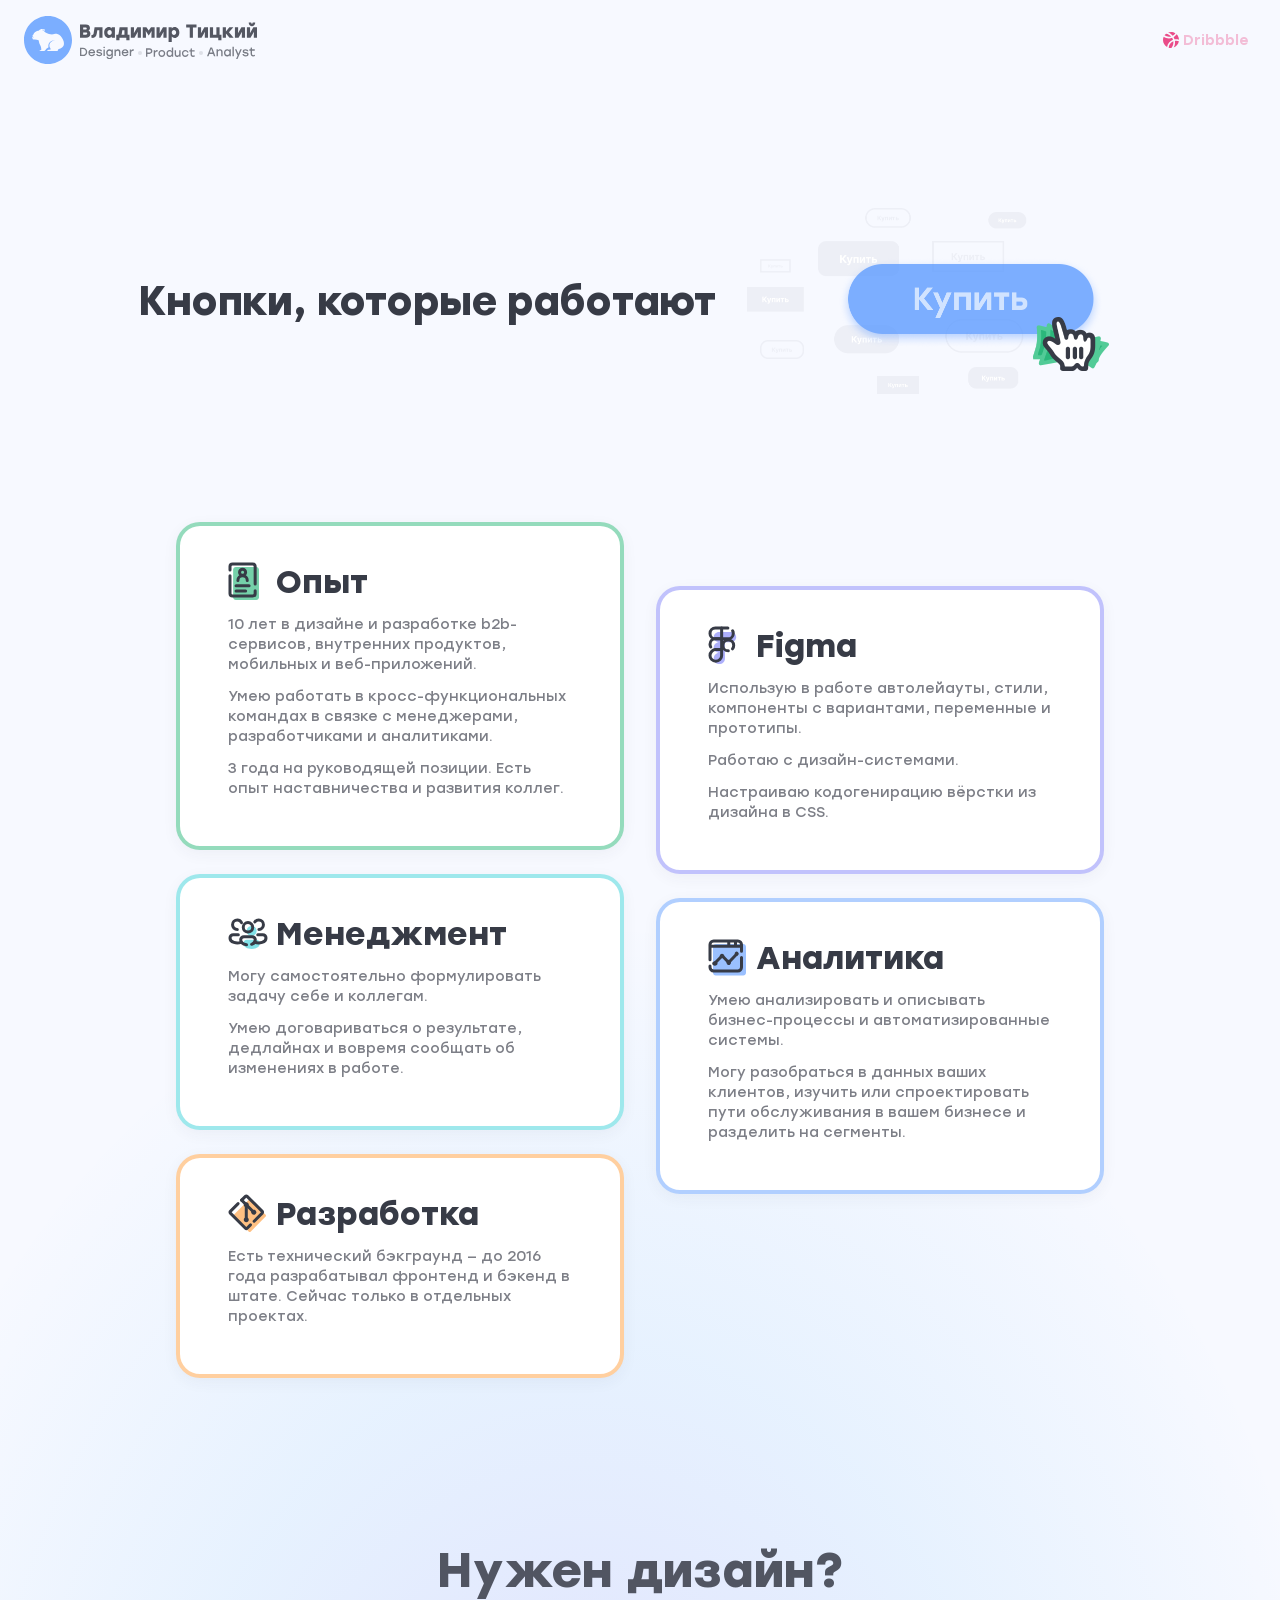
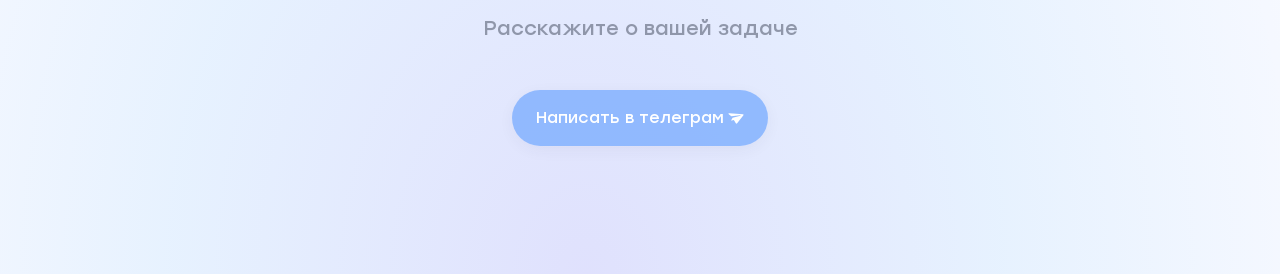
==== index.html @ 43710d65 "🐣" ====
<!doctype html>
<html lang="ru">
  <head>
    <meta charset="UTF-8" />
    <meta name="viewport" content="width=device-width, initial-scale=1.0" />
    <title>Владимир Тицкий: Designer • Product • Analyst</title>
    <link rel="icon" type="image/png" href="/assets/favicon.png" />
    <meta
      name="description"
      content="Владимир Тицкий — дизайнер и аналитик. 10 лет в b2b-сервисах и цифровых продуктах."
    />

    <meta
      property="og:title"
      content="Владимир Тицкий: Designer • Product • Analyst"
    />
    <meta
      property="og:description"
      content="10 лет опыта в дизайне, разработке и аналитике цифровых продуктов."
    />
    <meta
      property="og:image"
      content="https://vladimirandreevich.ru/media/preview.png"
    />
    <meta property="og:url" content="https://vladimirandreevich.ru" />
    <meta property="og:type" content="website" />
    <meta name="twitter:card" content="summary_large_image" />
    <meta
      name="twitter:title"
      content="Владимир Тицкий: Designer • Product • Analyst"
    />
    <meta
      name="twitter:description"
      content="Дизайнер, продакт и аналитик. Портфолио и опыт работы."
    />
    <meta
      name="twitter:image"
      content="https://vladimirandreevich.ru/media/preview.png"
    />
    <link rel="stylesheet" href="reset.css" />
    <link rel="stylesheet" href="./assets/font/font.css" />
    <link rel="stylesheet" href="styles.css" />
    <!-- Yandex.Metrika counter -->
    <script type="text/javascript">
      (function (m, e, t, r, i, k, a) {
        m[i] =
          m[i] ||
          function () {
            (m[i].a = m[i].a || []).push(arguments);
          };
        m[i].l = 1 * new Date();
        for (var j = 0; j < document.scripts.length; j++) {
          if (document.scripts[j].src === r) {
            return;
          }
        }
        ((k = e.createElement(t)),
          (a = e.getElementsByTagName(t)[0]),
          (k.async = 1),
          (k.src = r),
          a.parentNode.insertBefore(k, a));
      })(
        window,
        document,
        "script",
        "https://mc.yandex.ru/metrika/tag.js",
        "ym",
      );

      ym(101322113, "init", {
        clickmap: true,
        trackLinks: true,
        accurateTrackBounce: true,
      });
    </script>
    <noscript
      ><div>
        <img
          src="https://mc.yandex.ru/watch/101322113"
          style="position: absolute; left: -9999px"
          alt=""
        /></div
    ></noscript>
    <!-- /Yandex.Metrika counter -->
  </head>
  <body>
    <main class="layout">
      <section class="header">
        <div class="logotype">
          <div class="logotype__icon"></div>
          <div class="logotype__about">
            <div class="logotype__about-name"></div>
            <div class="logotype__about-description"></div>
          </div>
        </div>
        <div class="menu">
          <div class="social">
            <!-- <a
              href="https://hh.kz/resume/97212c73ff0eb3a4e30039ed1f463844714d55?from=vladimirandreevich.ru"
              target="_blank"
              class="social__link"
              type="hh"
            >
              <img class="linkIcon" src="/assets/hh.svg" />
              <span class="social__text">Резюме</span>
            </a>
            <a
              href="https://www.linkedin.com/in/waldemart/"
              target="_blank"
              class="social__link"
              type="linkedin"
            >
              <img class="linkIcon" src="/assets/linkedin.svg" />
              <span class="social__text">Linkedin</span>
            </a> -->
            <a
              href="https://dribbble.com/catindev"
              target="_blank"
              class="social__link"
              type="dribbble"
            >
              <img class="linkIcon" src="/assets/dribbble.svg" />
              <span class="social__text">Dribbble</span>
            </a>
          </div>
          <!-- <a class="menu__portfolioLink" href="/portfolio">
            <span class="menu__portfolioLink-text">Портфолио</span>
            <img class="linkIcon" src="/assets/portfolio.svg" />
          </a> -->
        </div>
      </section>

      <section class="lead">
        <h1>Кнопки, которые работают</h1>
        <div class="lead__image"></div>
      </section>

      <!-- Мобильный контейнер для карточек -->
      <div class="mobile-cards">
        <!-- Карточка "Опыт" -->
        <div class="card card--skillz">
          <div class="card__content">
            <div class="card__header">
              <img class="card__icon" src="assets/skillz.svg" />
              <h3>Опыт</h3>
            </div>
            <div class="card__description">
              <p>
                10 лет в дизайне и разработке b2b-сервисов, внутренних
                продуктов, мобильных и веб-приложений.
              </p>
              <p>
                Умею работать в кросс-функциональных командах в связке с
                менеджерами, разработчиками и аналитиками.
              </p>
              <p>
                3 года на руководящей позиции. Есть опыт наставничества и
                развития коллег.
              </p>
            </div>
          </div>
        </div>

        <!-- Карточка "Figma" -->
        <div class="card card--figma">
          <div class="card__content">
            <div class="card__header">
              <img class="card__icon" src="assets/figma.svg" />
              <h3>Figma</h3>
            </div>
            <div class="card__description">
              <p>
                Использую в работе автолейауты, стили, компоненты с вариантами,
                переменные и прототипы.
              </p>
              <p>Работаю с дизайн-системами.</p>
              <p>Настраиваю кодогенирацию вёрстки из дизайна в CSS.</p>
            </div>
          </div>
        </div>

        <!-- Карточка "Менеджмент" -->
        <div class="card card--management">
          <div class="card__content">
            <div class="card__header">
              <img class="card__icon" src="assets/management.svg" />
              <h3>Менеджмент</h3>
            </div>
            <div class="card__description">
              <p>Могу самостоятельно формулировать задачу себе и коллегам.</p>
              <p>
                Умею договариваться о результате, дедлайнах и вовремя сообщать
                об изменениях в работе.
              </p>
            </div>
          </div>
        </div>

        <!-- Карточка "Аналитика" -->
        <div class="card card--analytics">
          <div class="card__content">
            <div class="card__header">
              <img class="card__icon" src="assets/analytics.svg" />
              <h3>Аналитика</h3>
            </div>
            <div class="card__description">
              <p>
                Умею анализировать и описывать бизнес-процессы и
                автоматизированные системы.
              </p>
              <p>
                Могу разобраться в данных ваших клиентов, изучить или
                спроектировать пути обслуживания в вашем бизнесе и разделить на
                сегменты.
              </p>
            </div>
          </div>
        </div>

        <!-- Карточка "Разработка" -->
        <div class="card card--dev">
          <div class="card__content">
            <div class="card__header">
              <img class="card__icon" src="assets/dev.svg" />
              <h3>Разработка</h3>
            </div>
            <div class="card__description">
              <p>
                Есть технический бэкграунд — до 2016 года разрабатывал фронтенд
                и бэкенд в штате. Сейчас только в отдельных проектах.
              </p>
            </div>
          </div>
        </div>
      </div>

      <section class="content">
        <div class="content__left">
          <div class="card card--skillz">
            <div class="card__content">
              <div class="card__header">
                <img class="card__icon" src="assets/skillz.svg" />
                <h3>Опыт</h3>
              </div>
              <div class="card__description">
                <p>
                  10 лет в дизайне и разработке b2b-сервисов, внутренних
                  продуктов, мобильных и веб-приложений.
                </p>
                <p>
                  Умею работать в кросс-функциональных командах в связке с
                  менеджерами, разработчиками и аналитиками.
                </p>
                <p>
                  3 года на руководящей позиции. Есть опыт наставничества и
                  развития коллег.
                </p>
              </div>
            </div>
          </div>
          <div class="card card--management">
            <div class="card__content">
              <div class="card__header">
                <img class="card__icon" src="assets/management.svg" />
                <h3>Менеджмент</h3>
              </div>
              <div class="card__description">
                <p>Могу самостоятельно формулировать задачу себе и коллегам.</p>
                <p>
                  Умею договариваться о результате, дедлайнах и вовремя сообщать
                  об изменениях в работе.
                </p>
              </div>
            </div>
          </div>
          <div class="card card--dev">
            <div class="card__content">
              <div class="card__header">
                <img class="card__icon" src="assets/dev.svg" />
                <h3>Разработка</h3>
              </div>
              <div class="card__description">
                <p>
                  Есть технический бэкграунд — до 2016 года разрабатывал
                  фронтенд и бэкенд в штате. Сейчас только в отдельных проектах.
                </p>
              </div>
            </div>
          </div>
        </div>

        <div class="content__right">
          <div class="card card--figma">
            <div class="card__content">
              <div class="card__header">
                <img class="card__icon" src="assets/figma.svg" />
                <h3>Figma</h3>
              </div>
              <div class="card__description">
                <p>
                  Использую в работе автолейауты, стили, компоненты с
                  вариантами, переменные и прототипы.
                </p>
                <p>Работаю с дизайн-системами.</p>
                <p>Настраиваю кодогенирацию вёрстки из дизайна в CSS.</p>
              </div>
            </div>
          </div>
          <div class="card card--analytics">
            <div class="card__content">
              <div class="card__header">
                <img class="card__icon" src="assets/analytics.svg" />
                <h3>Аналитика</h3>
              </div>
              <div class="card__description">
                <p>
                  Умею анализировать и описывать бизнес-процессы и
                  автоматизированные системы.
                </p>
                <p>
                  Могу разобраться в данных ваших клиентов, изучить или
                  спроектировать пути обслуживания в вашем бизнесе и разделить
                  на сегменты.
                </p>
              </div>
            </div>
          </div>
        </div>
      </section>

      <section class="cta">
        <div class="cta__content">
          <h2>Нужен дизайн?</h2>
          <p>Расскажите о вашей задаче</p>
        </div>
        <a
          class="cta__link"
          href="https://t.me/wladimir_andreevich"
          target="_blank"
          >Написать в телеграм <img src="assets/telegram.svg"
        /></a>
      </section>

      <section class="footer">
        <div class="social social--bottom">
          <!-- <a
            href="https://hh.kz/resume/97212c73ff0eb3a4e30039ed1f463844714d55?from=vladimirandreevich.ru"
            target="_blank"
            class="social__link"
            type="hh"
          >
            <img class="linkIcon" src="/assets/hh.svg" />
            <span class="social__text">Резюме</span>
          </a>
          <a
            href="https://www.linkedin.com/in/waldemart/"
            target="_blank"
            class="social__link"
            type="linkedin"
          >
            <img class="linkIcon" src="/assets/linkedin.svg" />
            <span class="social__text">Linkedin</span>
          </a> -->
          <a
            href="https://dribbble.com/catindev"
            target="_blank"
            class="social__link"
            type="dribbble"
          >
            <img class="linkIcon" src="/assets/dribbble.svg" />
            <span class="social__text">Dribbble</span>
          </a>
        </div>
      </section>
    </main>
  </body>
</html>
---- assets/font/font.css ----
@font-face {
    font-family: 'Stolzl';
    src: url('Stolzl-Light.woff2') format('woff2'),
        url('Stolzl-Light.woff') format('woff');
    font-weight: 300;
    font-style: normal;
    font-display: swap;
}

@font-face {
    font-family: 'Stolzl';
    src: url('Stolzl-Bold.woff2') format('woff2'),
        url('Stolzl-Bold.woff') format('woff');
    font-weight: bold;
    font-style: normal;
    font-display: swap;
}

@font-face {
    font-family: 'Stolzl Book';
    src: url('Stolzl-Book.woff2') format('woff2'),
        url('Stolzl-Book.woff') format('woff');
    font-weight: normal;
    font-style: normal;
    font-display: swap;
}

@font-face {
    font-family: 'Stolzl';
    src: url('Stolzl-Medium.woff2') format('woff2'),
        url('Stolzl-Medium.woff') format('woff');
    font-weight: 500;
    font-style: normal;
    font-display: swap;
}

@font-face {
    font-family: 'Stolzl';
    src: url('Stolzl-Regular.woff2') format('woff2'),
        url('Stolzl-Regular.woff') format('woff');
    font-weight: normal;
    font-style: normal;
    font-display: swap;
}

@font-face {
    font-family: 'Stolzl';
    src: url('Stolzl-Thin.woff2') format('woff2'),
        url('Stolzl-Thin.woff') format('woff');
    font-weight: 100;
    font-style: normal;
    font-display: swap;
}
---- styles.css ----
html,
body {
  font-family: Stolz, "Stolzl", Arial, sans-serif;
  width: 100%;
  min-height: 100vh;
  background: radial-gradient(
      59.03% 51.02% at 45.82% 100%,
      rgba(34, 30, 237, 0.11) 0%,
      rgba(14, 144, 248, 0.07) 54.8%,
      rgba(2, 209, 255, 0) 100%
    ),
    #f7f9ff;
}

.layout {
  display: flex;
  max-width: 80rem;
  flex-direction: column;
  align-items: flex-start;
  margin: 0 auto;
  min-height: 100vh;
}

.header {
  display: flex;
  padding: 1rem 1.5rem;
  justify-content: space-between;
  align-items: center;
  align-self: stretch;
}

.logotype {
  display: flex;
  align-items: center;
  gap: 0.5rem;
}

.logotype__icon {
  width: 3rem;
  height: 3rem;
  background-image: url(./assets/logotype.svg);
  background-repeat: no-repeat;
}

.logotype__about {
  display: none;
  flex-direction: column;
  justify-content: center;
  align-items: flex-start;
  gap: 0.25rem;
}

.logotype__about-name {
  width: 11.0625rem;
  height: 1.25rem;
  background-image: url(./assets/name.svg);
  background-repeat: no-repeat;
}
.logotype__about-description {
  width: 10.9375rem;
  height: 0.8125rem;
  background-image: url(./assets/description.svg);
  background-repeat: no-repeat;
}

.linkIcon {
  width: 1rem;
  height: 1rem;
  aspect-ratio: 1/1;
}

.menu {
  display: flex;
  align-items: center;
  gap: 1rem;
}

.social {
  display: none;
  justify-content: center;
  align-items: center;
  gap: 1rem;
}
.social--bottom {
  display: flex;
}

.social__link {
  display: flex;
  padding: 0.75rem 0.5rem;
  align-items: center;
  gap: 0.25rem;

  text-decoration: none !important;
  font-size: 0.875rem;
  font-style: normal;
  font-weight: 500;
  line-height: normal;

  transition: color 0.3s ease;
  cursor: pointer;
}
.social__link:hover {
  transition: none;
}

.social__link[type="hh"] {
  color: rgba(255, 0, 2, 0.35);
}
.social__link[type="hh"]:hover {
  color: rgba(255, 0, 2, 0.65);
}

.social__link[type="linkedin"] {
  color: rgba(10, 102, 194, 0.35);
}
.social__link[type="linkedin"]:hover {
  color: rgba(10, 102, 194, 0.65);
}

.social__link[type="dribbble"] {
  color: rgba(234, 76, 137, 0.35);
}
.social__link[type="dribbble"]:hover {
  color: rgba(234, 76, 137, 0.65);
}

.menu__portfolioLink {
  text-decoration: none;
  display: flex;
  padding: 0.75rem 1.5rem;
  justify-content: center;
  align-items: center;
  gap: 0.5rem;
  border-radius: 3.125rem;
  background: #66a1ff;
  cursor: pointer;
  transition: all 0.3s ease;
}
.menu__portfolioLink:hover {
  transition: none;
  opacity: 0.65;
}

.menu__portfolioLink-text {
  color: #fff;
  leading-trim: both;
  text-edge: cap;
  font-size: 1rem;
  font-style: normal;
  font-weight: 700;
  line-height: normal;
}

.footer {
  display: flex;
  padding: 0.625rem;
  flex-direction: column;
  justify-content: center;
  align-items: center;
  gap: 0.625rem;
  align-self: stretch;
}

.lead {
  display: flex;
  flex-direction: column;
  padding: 4rem 0rem;
  justify-content: center;
  align-items: center;
  gap: 0.5rem;
  align-self: stretch;
}

.lead h1 {
  color: #373b46;
  leading-trim: both;
  text-edge: cap;
  font-style: normal;
  font-weight: 700;
  font-size: 2.15rem;
  line-height: 1.25;
  letter-spacing: -0.055rem;
  text-align: center;
}

.lead__image {
  width: 19.22488rem;
  height: 9.05656rem;
  background-image: url(assets/wombuttons-mobile.png);
  background-repeat: no-repeat;
  background-size: contain;
}

/* Изменение отображения контента */
.content {
  display: flex;
  padding: 0 1rem 4rem;
  flex-direction: column;
  align-items: center;
  gap: 1.5rem;
  align-self: stretch;
}

.content__left,
.content__right {
  display: none;
}

/* Создаем общий контейнер для всех карточек в мобильной версии */
.mobile-cards {
  display: flex;
  flex-direction: column;
  align-items: center;
  width: 100%;
  gap: 1.5rem;
  padding: 0 1.5rem;
  box-sizing: border-box;
}

.card {
  display: flex;
  width: 100%;
  box-sizing: border-box;
  padding: 1.5rem 2rem 2rem 2rem;
  flex-direction: column;
  align-items: flex-start;
  gap: 1rem;
  border-radius: 1.5rem;
  border: 4px solid rgba(0, 0, 0, 0.5);
  background: #fff;
  box-shadow: 0px 4px 15px 0px rgba(55, 59, 70, 0.05);
  margin: 0 auto;
}
.card--skillz {
  /* transform: scale(1.005); */
  border: 4px solid rgba(43, 183, 123, 0.5);
  order: 1;
}
.card--figma {
  border: 4px solid rgba(131, 133, 249, 0.5);
  order: 2;
}
.card--management {
  border: 4px solid rgba(63, 209, 218, 0.5);
  order: 3;
}
.card--analytics {
  border: 4px solid rgba(100, 159, 255, 0.5);
  order: 4;
}
.card--dev {
  border: 4px solid rgba(255, 159, 64, 0.5);
  order: 5;
}

.card__icon {
  width: 3rem;
  height: 3rem;
  aspect-ratio: 1/1;
}

.card__content {
  display: flex;
  flex-direction: column;
  align-items: flex-start;
  gap: 0.5rem;
  align-self: stretch;
}
.card__header {
  display: flex;
  align-items: center;
  align-self: stretch;
}
.card h3 {
  color: #373b46;
  font-size: 2rem;
  font-style: normal;
  font-weight: 700;
  line-height: 2.5rem; /* 125% */
}

.card__description {
  display: flex;
  width: 100%;
  flex-direction: column;
  align-items: flex-start;
  gap: 0.75rem;
}

.card__description p {
  color: rgba(55, 59, 70, 0.65);
  font-size: 0.9rem;
  font-style: normal;
  font-weight: 400;
  line-height: 1.25rem;
}

.cta {
  display: flex;
  flex-direction: column;
  align-items: center;
  gap: 3rem;
  padding: 2.25rem 0rem 4rem 0rem;
  width: 100%;
}

.cta__content {
  display: flex;
  flex-direction: column;
  align-items: center;
  gap: 1rem;
}

.cta__content h2 {
  color: rgba(55, 59, 70, 0.85);
  text-align: center;
  font-size: 2.15rem;
  font-style: normal;
  font-weight: 700;
  line-height: 1.25rem;
}

.cta__content p {
  color: rgba(99, 106, 125, 0.65);
  font-size: 1rem;
  font-style: normal;
  font-weight: 400;
  line-height: 1.45rem;
}

.cta__link {
  text-decoration: none;
  cursor: pointer;
  display: flex;
  padding: 1rem 1.5rem;
  justify-content: center;
  align-items: center;
  gap: 0.25rem;

  border-radius: 12.5rem;
  background: rgba(102, 161, 255, 0.65);

  /* card shadow */
  box-shadow: 0px 4px 15px 0px rgba(55, 59, 70, 0.05);

  color: #fff;
  font-size: 1rem;
  font-style: normal;
  font-weight: 400;
  line-height: 1.5rem;
  transition: background 0.3s ease;
}
.cta__link:hover {
  transition: none;
  background: rgba(102, 161, 255, 1);
}

.cta__link img {
  width: 1rem;
  height: 0.6875rem;
  aspect-ratio: 16/11;
}

@media (min-width: 1024px) {
  .logotype__about,
  .social {
    display: flex;
  }

  .social {
    gap: 0.5rem;
  }

  .social[type="bottom"],
  .footer {
    display: none;
  }

  .lead {
    flex-direction: row;
    padding: 8rem 0rem;
    gap: 2rem;
  }

  .lead h1 {
    font-size: 2.5rem;
    line-height: 4.125rem;
  }

  .lead__image {
    width: 24.67706rem;
    height: 11.625rem;
    background-image: url(assets/wombuttons.png);
    background-repeat: no-repeat;
    background-size: contain;
  }

  /* Десктопный вид контента */
  .content {
    display: flex;
    flex-direction: row;
    padding: 0 1rem 4rem;
    justify-content: center;
    align-items: flex-start;
    gap: 2rem;
  }

  .mobile-cards {
    display: none;
  }

  .content__left,
  .content__right {
    display: flex;
    flex-direction: column;
    align-items: flex-start;
    gap: 1.5rem;
  }

  .content__right {
    padding-top: 4rem;
  }

  .card {
    width: 28rem;
    padding: 2rem 3rem 3rem 3rem;
    gap: 1.5rem;
    order: initial; /* Сбрасываем порядок для десктопа */
  }

  .cta {
    padding: 6.25rem 0rem 8rem 0rem;
  }

  .cta__content h2 {
    font-size: 3rem;
    line-height: 3.5rem;
  }

  .cta__content p {
    font-size: 1.25rem;

    line-height: 1.75rem;
  }
}
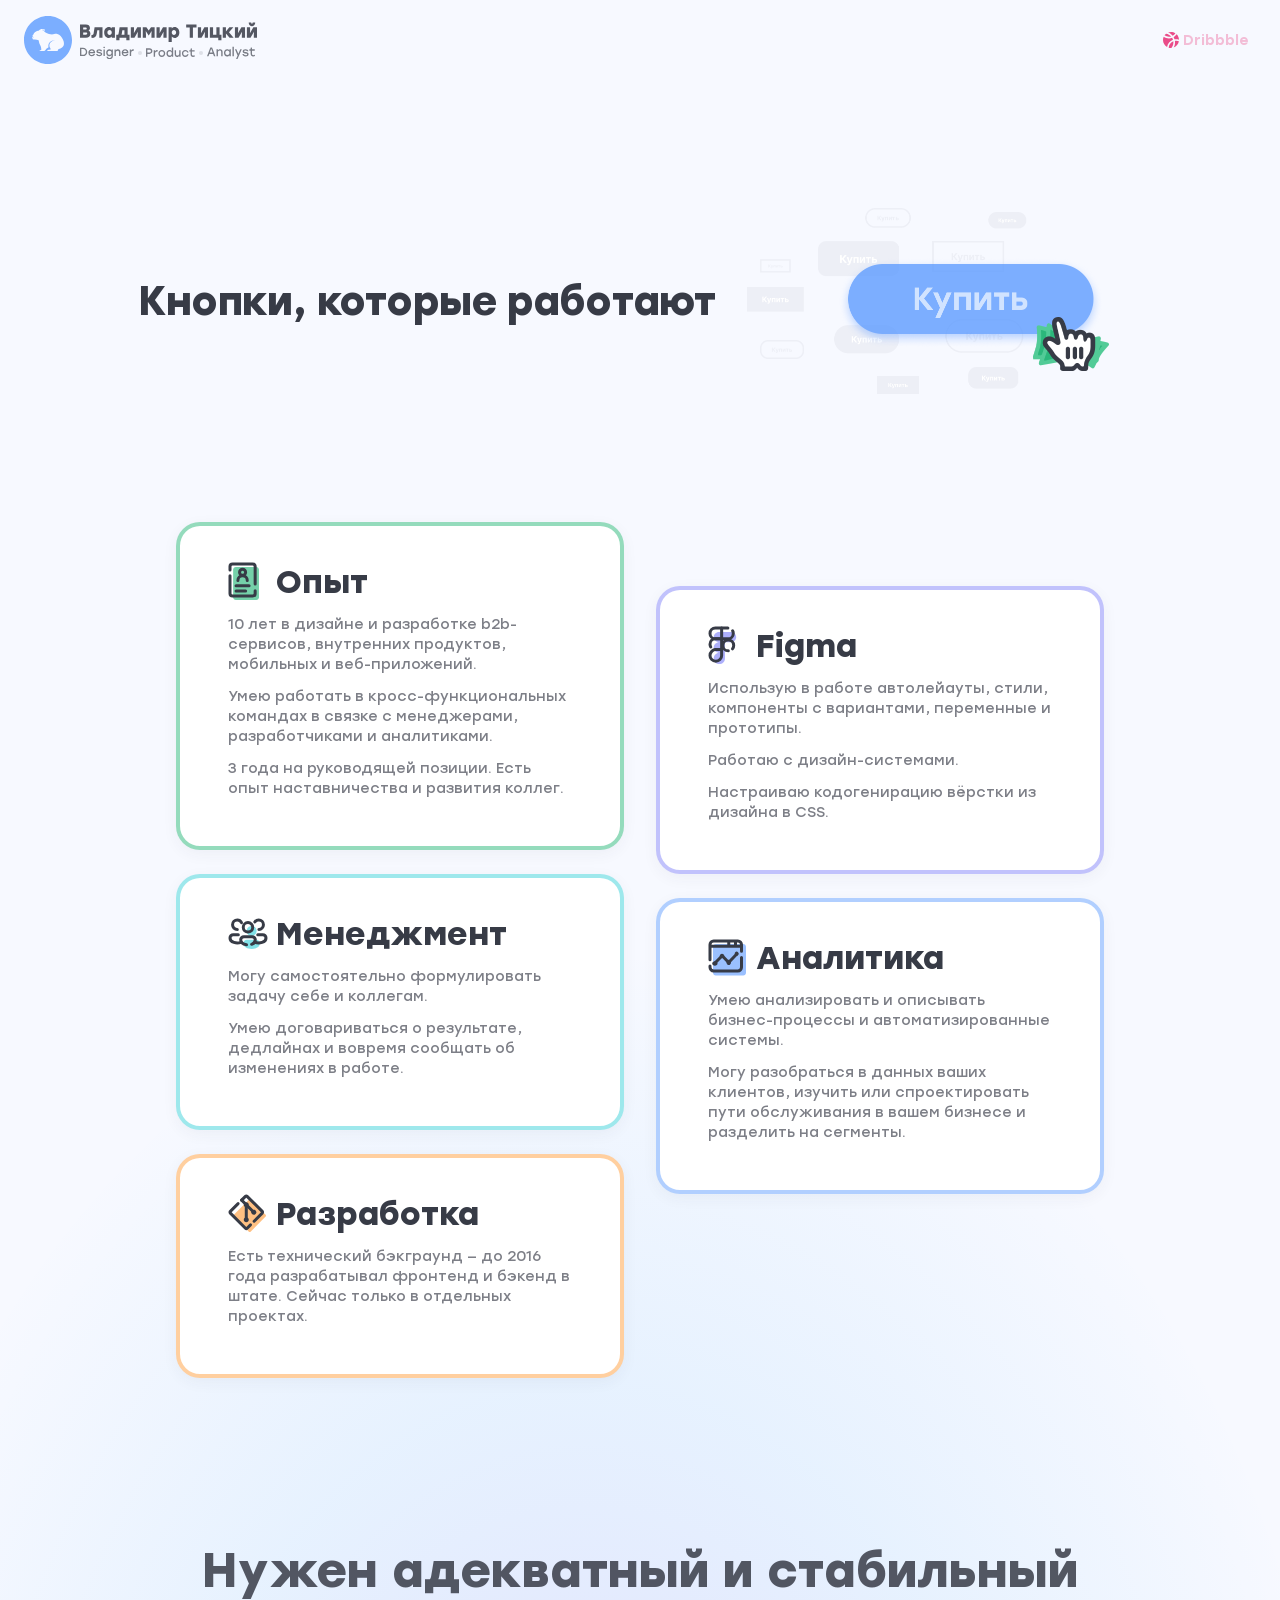
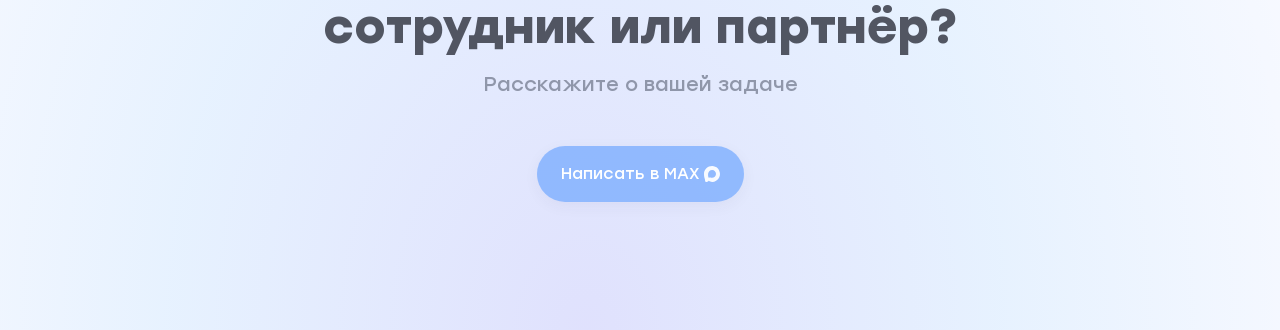
==== commit 6f8161ae: "💬" ====
--- a/index.html
+++ b/index.html
@@ -330,14 +330,14 @@
 
       <section class="cta">
         <div class="cta__content">
-          <h2>Нужен дизайн?</h2>
+          <h2>Нужен адекватный и стабильный сотрудник или партнёр?</h2>
           <p>Расскажите о вашей задаче</p>
         </div>
         <a
           class="cta__link"
-          href="https://t.me/wladimir_andreevich"
+          href="https://max.ru/u/f9LHodD0cOIpcdCI2zopOMJ_bikcpZHkfNWSwRLqdmrFhl2_scxypSnUHlg"
           target="_blank"
-          >Написать в телеграм <img src="assets/telegram.svg"
+          >Написать в MAX <img src="assets/max.svg" alt=""
         /></a>
       </section>
 
--- a/styles.css
+++ b/styles.css
@@ -307,6 +307,10 @@
 
 .cta__content {
   display: flex;
+  width: 100%;
+  max-width: 60rem;
+  box-sizing: border-box;
+  padding: 0 1.5rem;
   flex-direction: column;
   align-items: center;
   gap: 1rem;
@@ -315,10 +319,11 @@
 .cta__content h2 {
   color: rgba(55, 59, 70, 0.85);
   text-align: center;
+  text-wrap: balance;
   font-size: 2.15rem;
   font-style: normal;
   font-weight: 700;
-  line-height: 1.25rem;
+  line-height: 1.25;
 }
 
 .cta__content p {
@@ -358,8 +363,9 @@
 
 .cta__link img {
   width: 1rem;
-  height: 0.6875rem;
-  aspect-ratio: 16/11;
+  height: 1rem;
+  aspect-ratio: 1/1;
+  flex-shrink: 0;
 }
 
 @media (min-width: 1024px) {
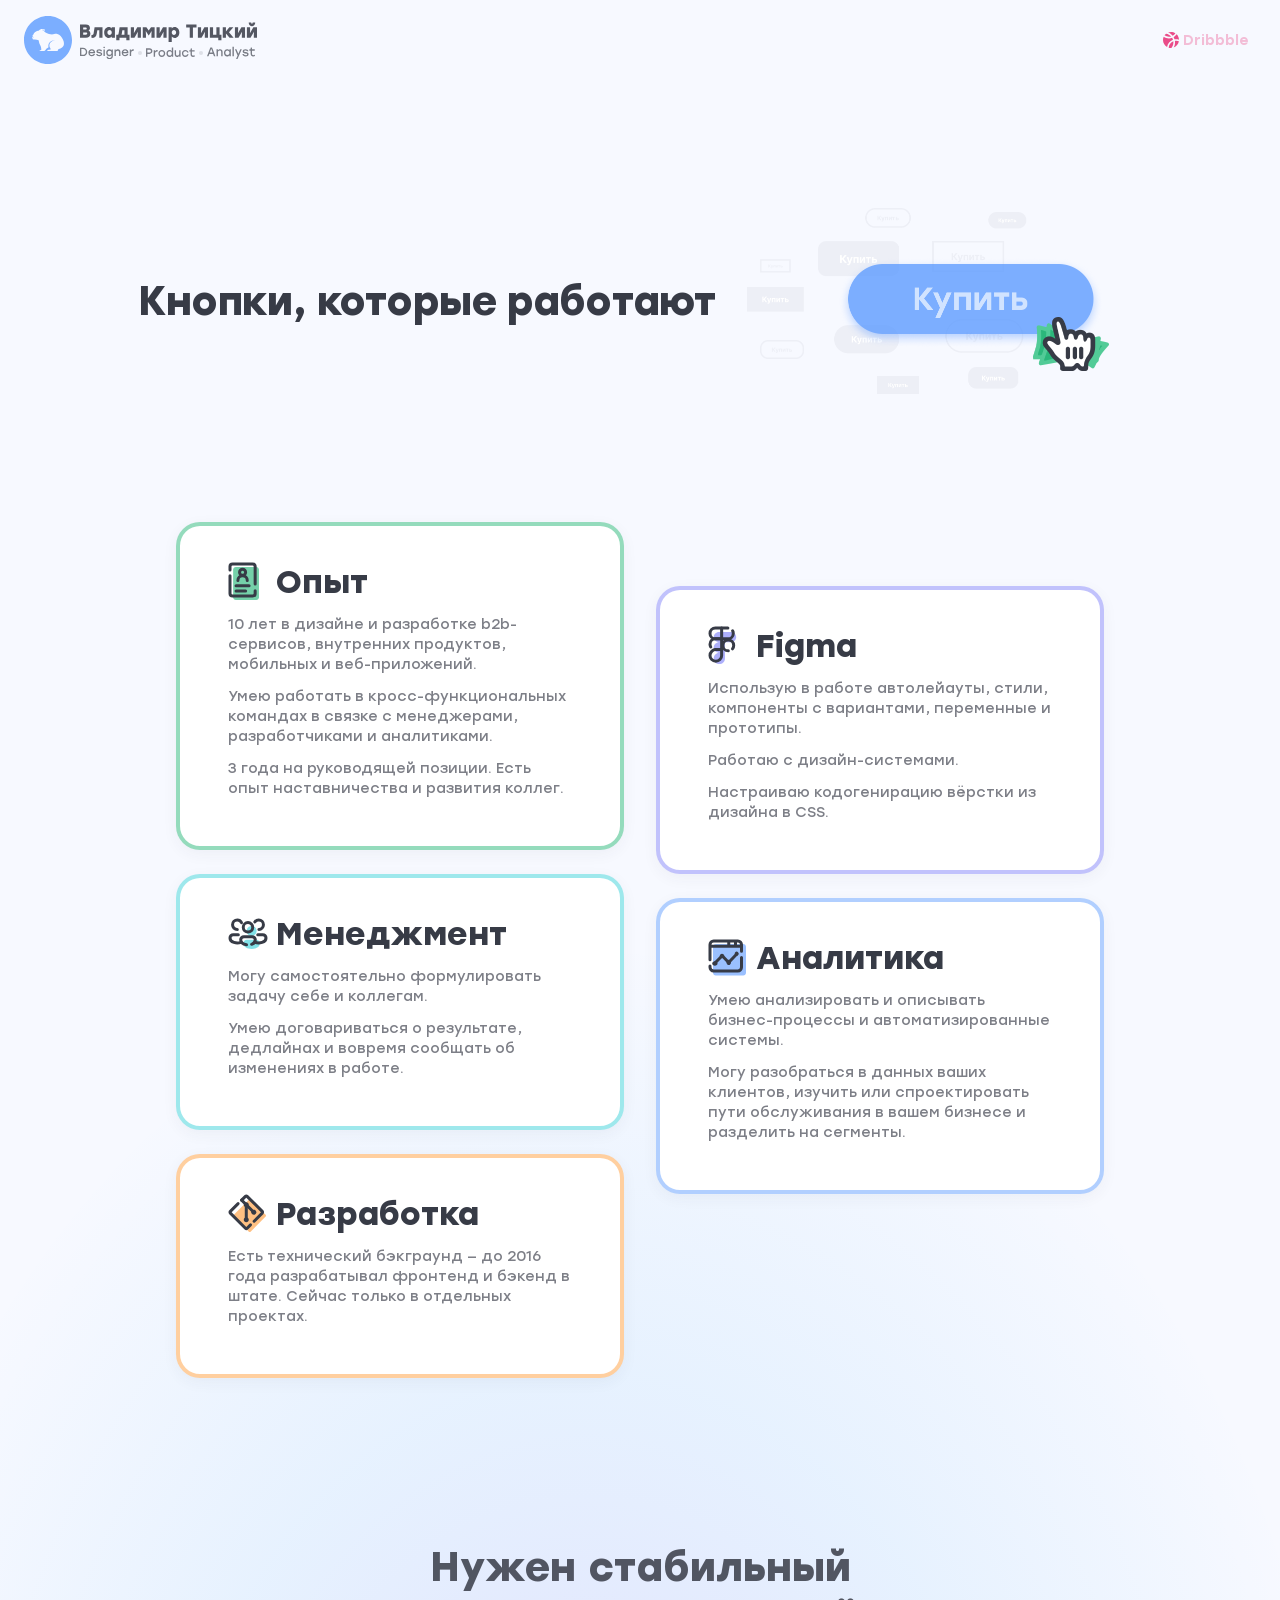
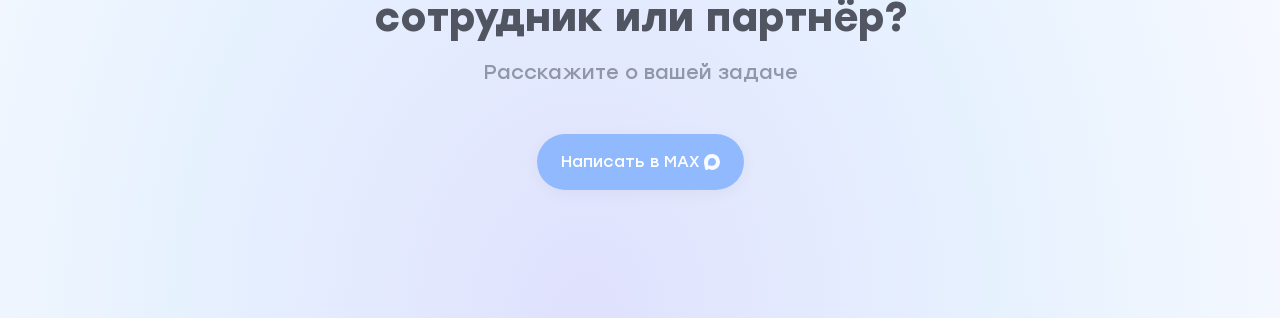
==== commit 04382132: "✏️" ====
--- a/index.html
+++ b/index.html
@@ -330,7 +330,7 @@
 
       <section class="cta">
         <div class="cta__content">
-          <h2>Нужен адекватный и стабильный сотрудник или партнёр?</h2>
+          <h2>Нужен стабильный сотрудник или партнёр?</h2>
           <p>Расскажите о вашей задаче</p>
         </div>
         <a
--- a/styles.css
+++ b/styles.css
@@ -320,7 +320,7 @@
   color: rgba(55, 59, 70, 0.85);
   text-align: center;
   text-wrap: balance;
-  font-size: 2.15rem;
+  font-size: 2.5rem;
   font-style: normal;
   font-weight: 700;
   line-height: 1.25;
@@ -439,11 +439,6 @@
     padding: 6.25rem 0rem 8rem 0rem;
   }
 
-  .cta__content h2 {
-    font-size: 3rem;
-    line-height: 3.5rem;
-  }
-
   .cta__content p {
     font-size: 1.25rem;
 
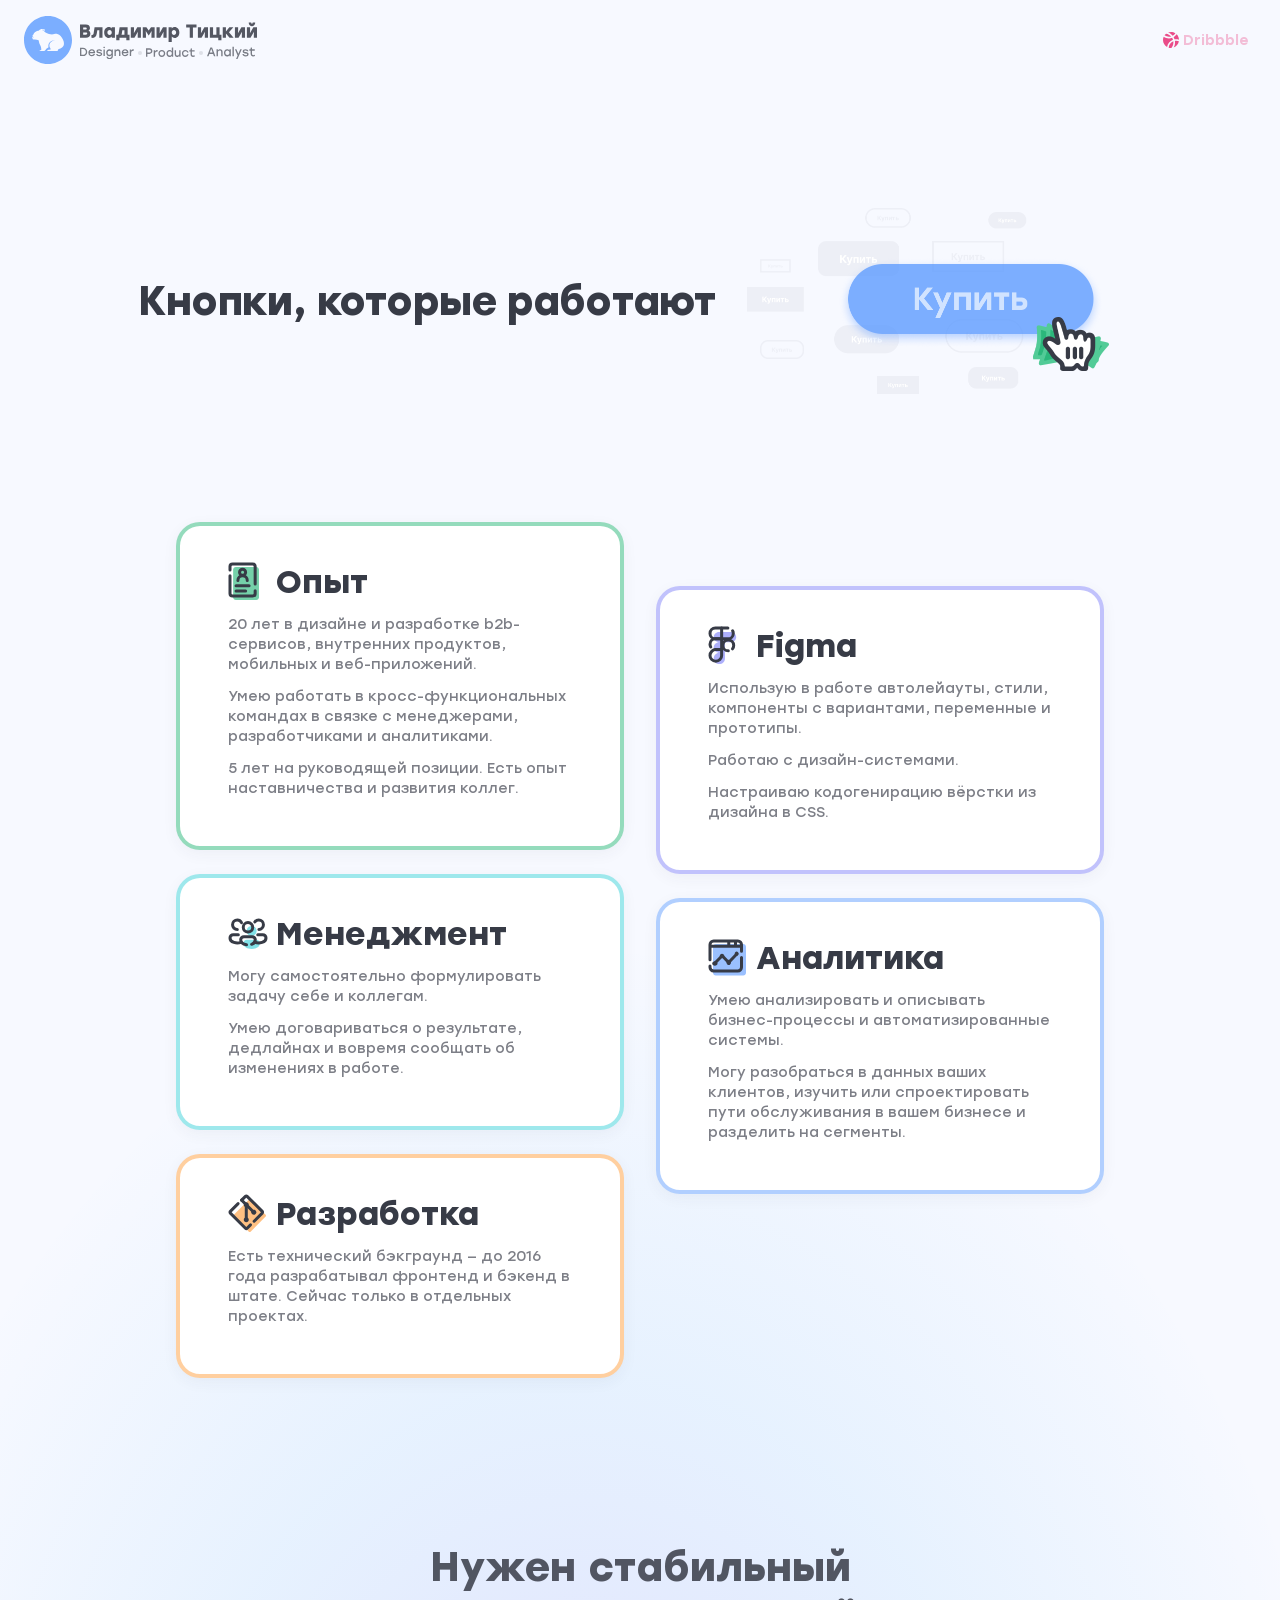
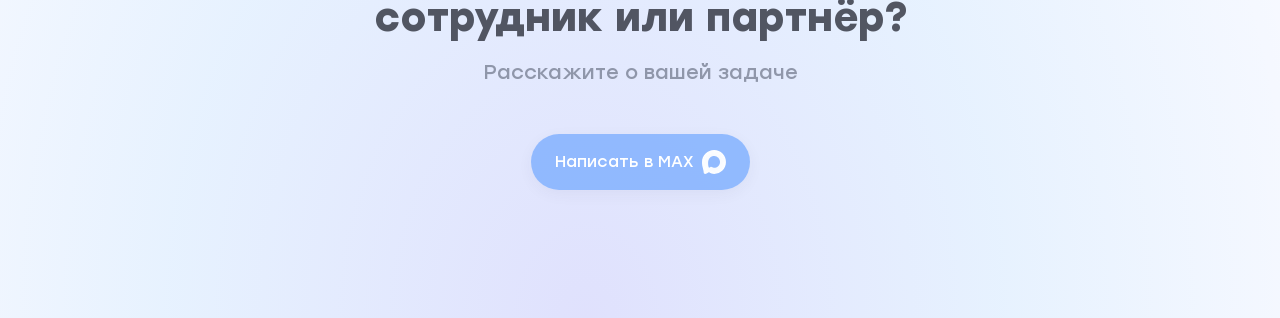
==== commit b0c69c04: "📈" ====
--- a/index.html
+++ b/index.html
@@ -7,7 +7,7 @@
     <link rel="icon" type="image/png" href="/assets/favicon.png" />
     <meta
       name="description"
-      content="Владимир Тицкий — дизайнер и аналитик. 10 лет в b2b-сервисах и цифровых продуктах."
+      content="Владимир Тицкий — дизайнер и аналитик. 20 лет в b2b-сервисах и цифровых продуктах."
     />
 
     <meta
@@ -16,7 +16,7 @@
     />
     <meta
       property="og:description"
-      content="10 лет опыта в дизайне, разработке и аналитике цифровых продуктов."
+      content="20 лет опыта в дизайне, разработке и аналитике цифровых продуктов."
     />
     <meta
       property="og:image"
@@ -146,7 +146,7 @@
             </div>
             <div class="card__description">
               <p>
-                10 лет в дизайне и разработке b2b-сервисов, внутренних
+                20 лет в дизайне и разработке b2b-сервисов, внутренних
                 продуктов, мобильных и веб-приложений.
               </p>
               <p>
@@ -154,7 +154,7 @@
                 менеджерами, разработчиками и аналитиками.
               </p>
               <p>
-                3 года на руководящей позиции. Есть опыт наставничества и
+                5 лет на руководящей позиции. Есть опыт наставничества и
                 развития коллег.
               </p>
             </div>
@@ -244,7 +244,7 @@
               </div>
               <div class="card__description">
                 <p>
-                  10 лет в дизайне и разработке b2b-сервисов, внутренних
+                  20 лет в дизайне и разработке b2b-сервисов, внутренних
                   продуктов, мобильных и веб-приложений.
                 </p>
                 <p>
@@ -252,7 +252,7 @@
                   менеджерами, разработчиками и аналитиками.
                 </p>
                 <p>
-                  3 года на руководящей позиции. Есть опыт наставничества и
+                  5 лет на руководящей позиции. Есть опыт наставничества и
                   развития коллег.
                 </p>
               </div>
--- a/styles.css
+++ b/styles.css
@@ -341,7 +341,7 @@
   padding: 1rem 1.5rem;
   justify-content: center;
   align-items: center;
-  gap: 0.25rem;
+  gap: 0.5rem;
 
   border-radius: 12.5rem;
   background: rgba(102, 161, 255, 0.65);
@@ -362,8 +362,8 @@
 }
 
 .cta__link img {
-  width: 1rem;
-  height: 1rem;
+  width: 1.5rem;
+  height: 1.5rem;
   aspect-ratio: 1/1;
   flex-shrink: 0;
 }
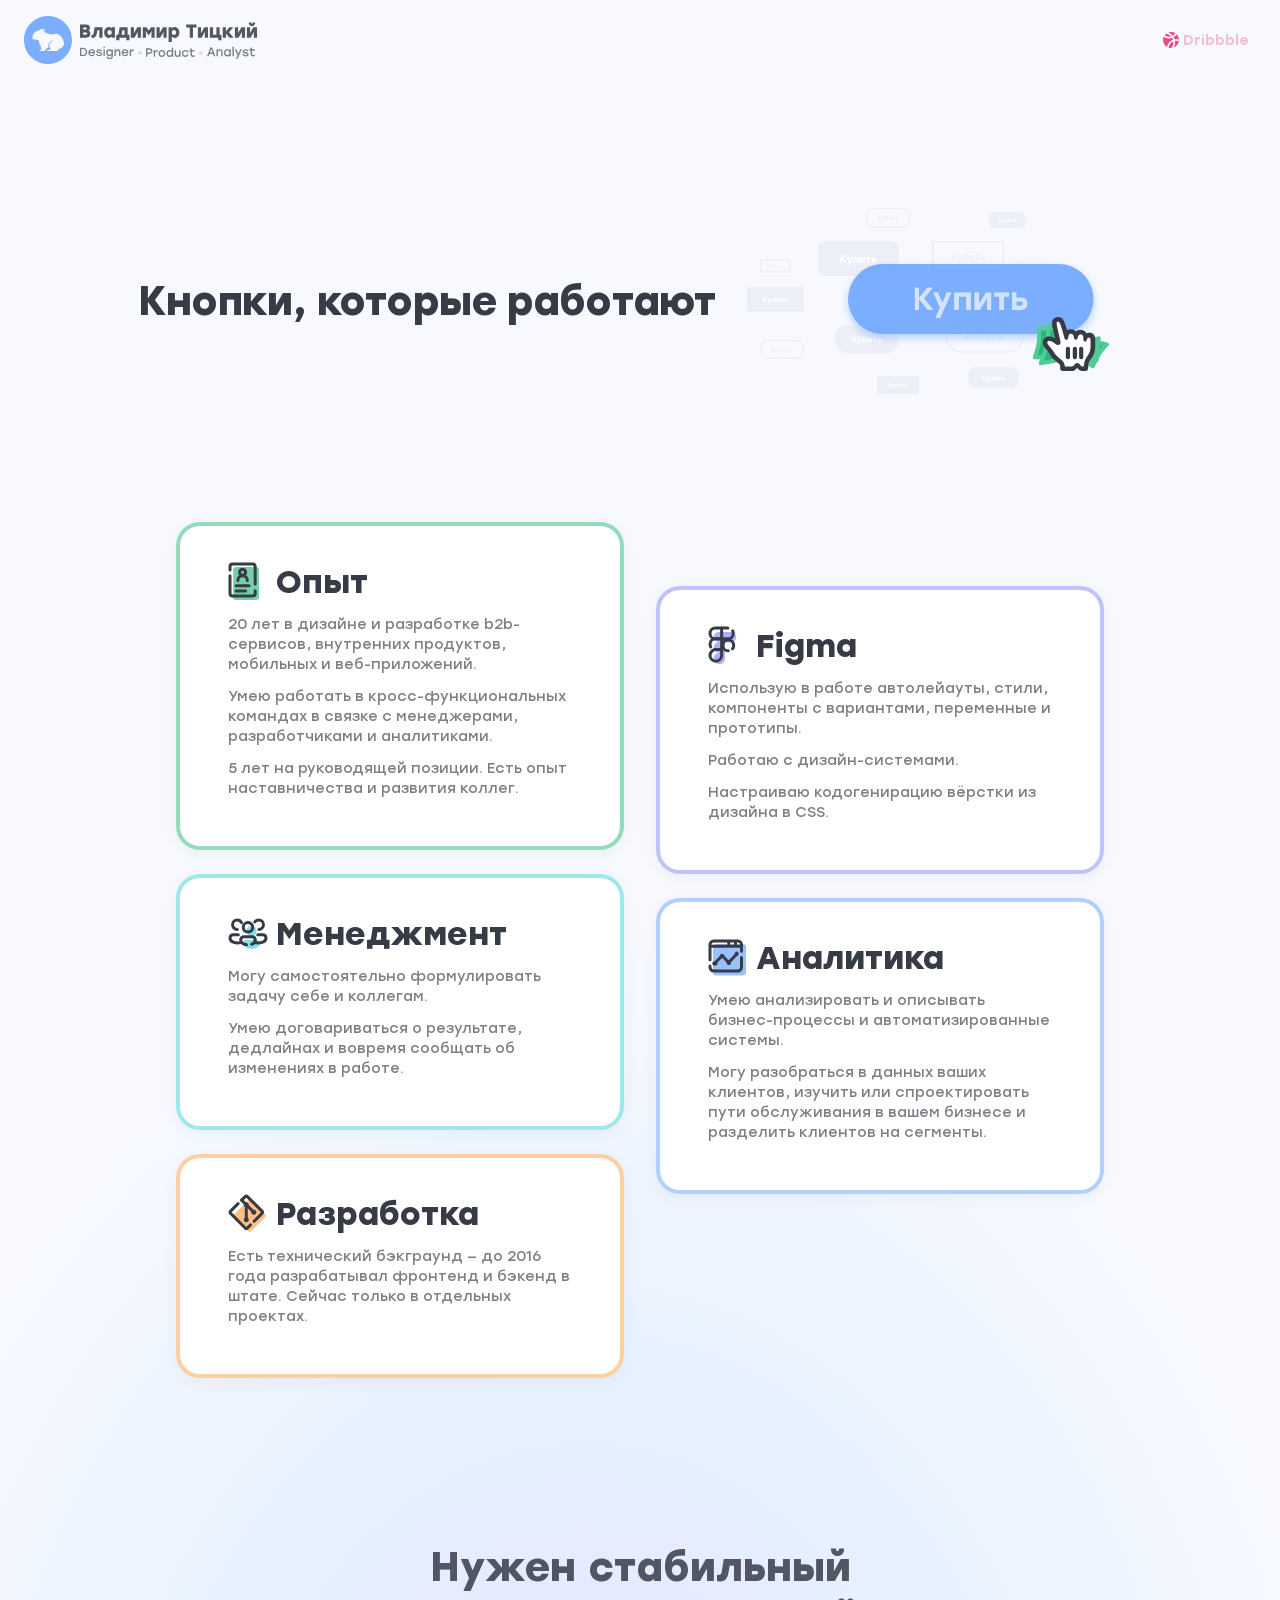
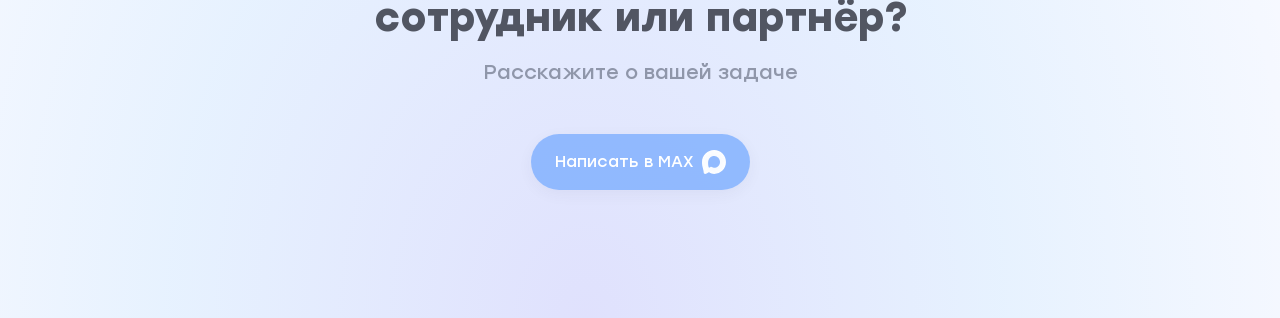
==== commit 951e4859: "📝" ====
--- a/index.html
+++ b/index.html
@@ -210,8 +210,8 @@
               </p>
               <p>
                 Могу разобраться в данных ваших клиентов, изучить или
-                спроектировать пути обслуживания в вашем бизнесе и разделить на
-                сегменты.
+                спроектировать пути обслуживания в вашем бизнесе и разделить
+                клиентов на сегменты.
               </p>
             </div>
           </div>
@@ -320,7 +320,7 @@
                 <p>
                   Могу разобраться в данных ваших клиентов, изучить или
                   спроектировать пути обслуживания в вашем бизнесе и разделить
-                  на сегменты.
+                  клиентов на сегменты.
                 </p>
               </div>
             </div>
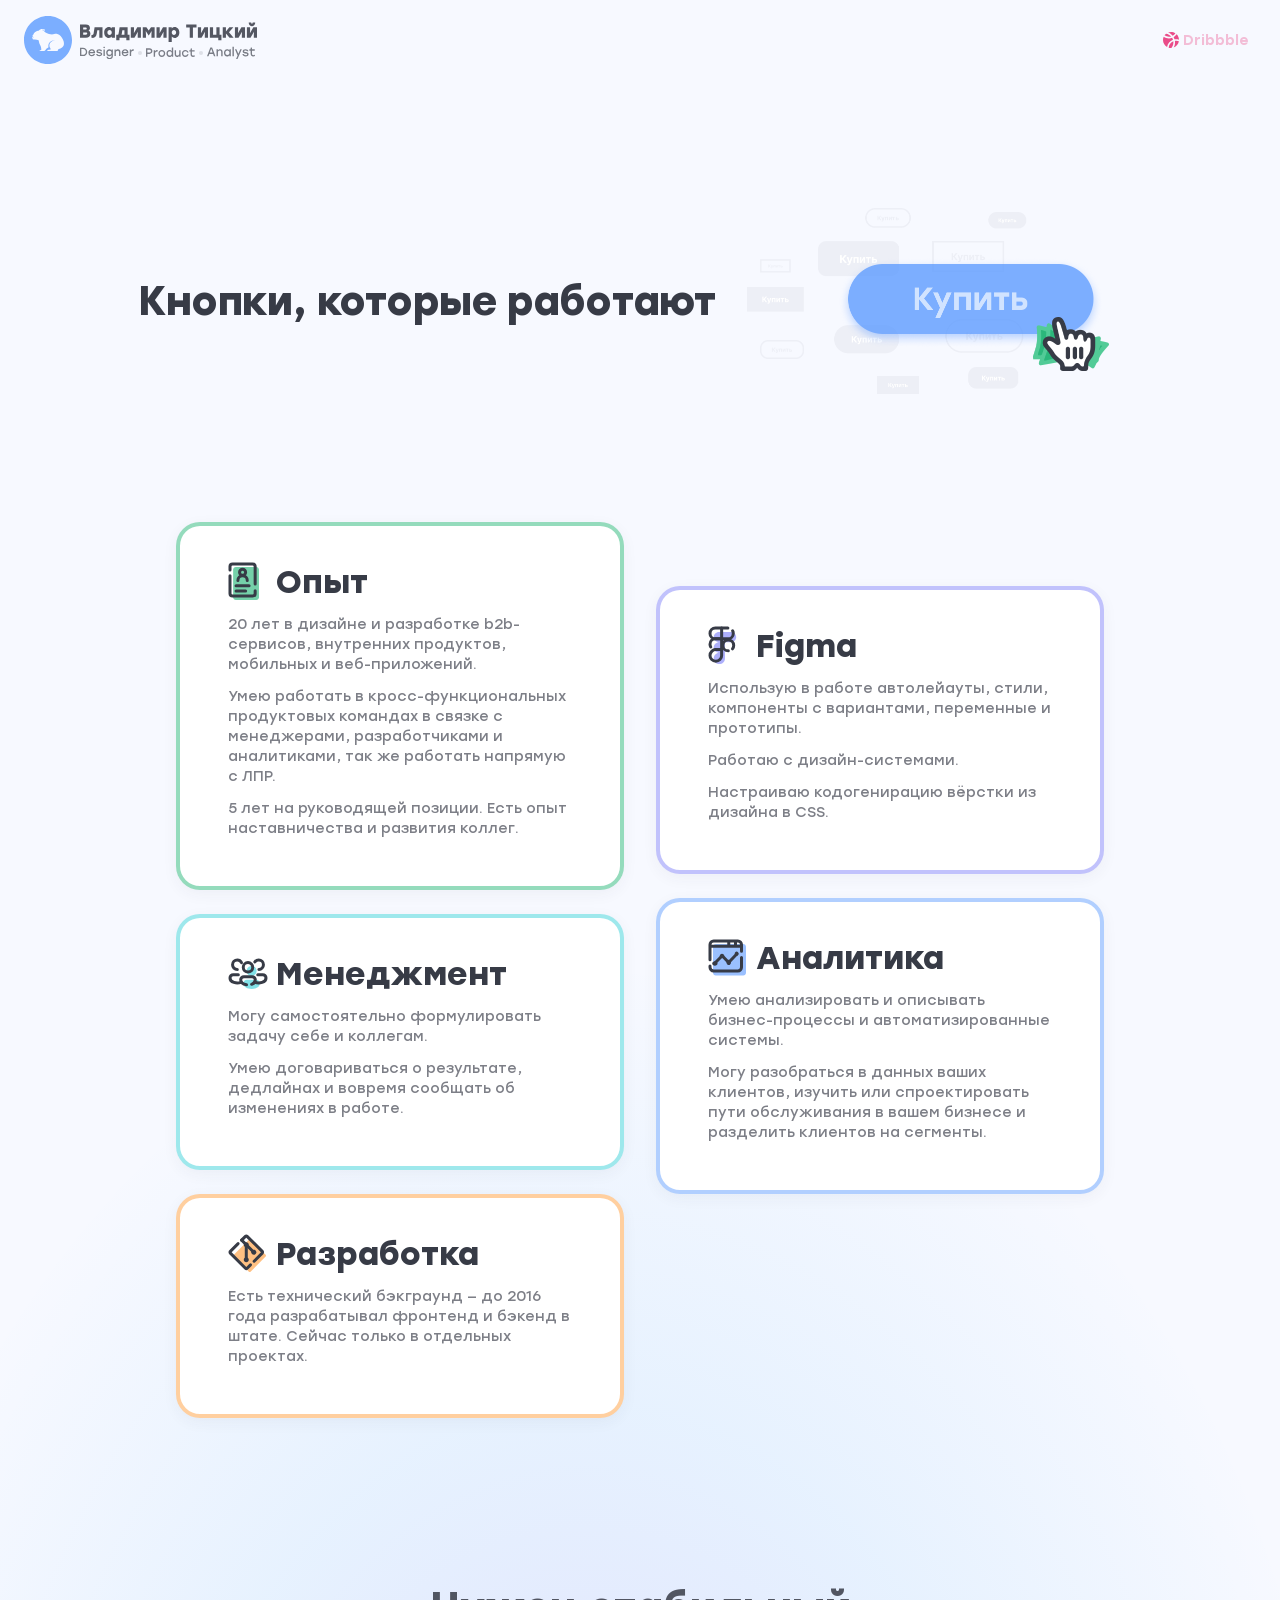
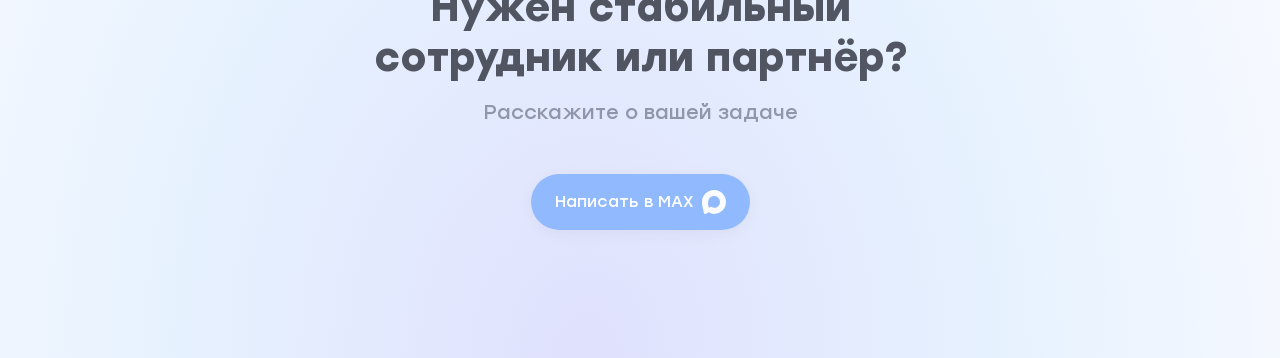
==== commit 41868e85: "🤝" ====
--- a/index.html
+++ b/index.html
@@ -150,8 +150,9 @@
                 продуктов, мобильных и веб-приложений.
               </p>
               <p>
-                Умею работать в кросс-функциональных командах в связке с
-                менеджерами, разработчиками и аналитиками.
+                Умею работать в кросс-функциональных продуктовых командах в связке
+                с менеджерами, разработчиками и аналитиками, так же работать
+                напрямую с ЛПР.
               </p>
               <p>
                 5 лет на руководящей позиции. Есть опыт наставничества и
@@ -248,8 +249,9 @@
                   продуктов, мобильных и веб-приложений.
                 </p>
                 <p>
-                  Умею работать в кросс-функциональных командах в связке с
-                  менеджерами, разработчиками и аналитиками.
+                  Умею работать в кросс-функциональных продуктовых командах в связке
+                  с менеджерами, разработчиками и аналитиками, так же работать
+                  напрямую с ЛПР.
                 </p>
                 <p>
                   5 лет на руководящей позиции. Есть опыт наставничества и
